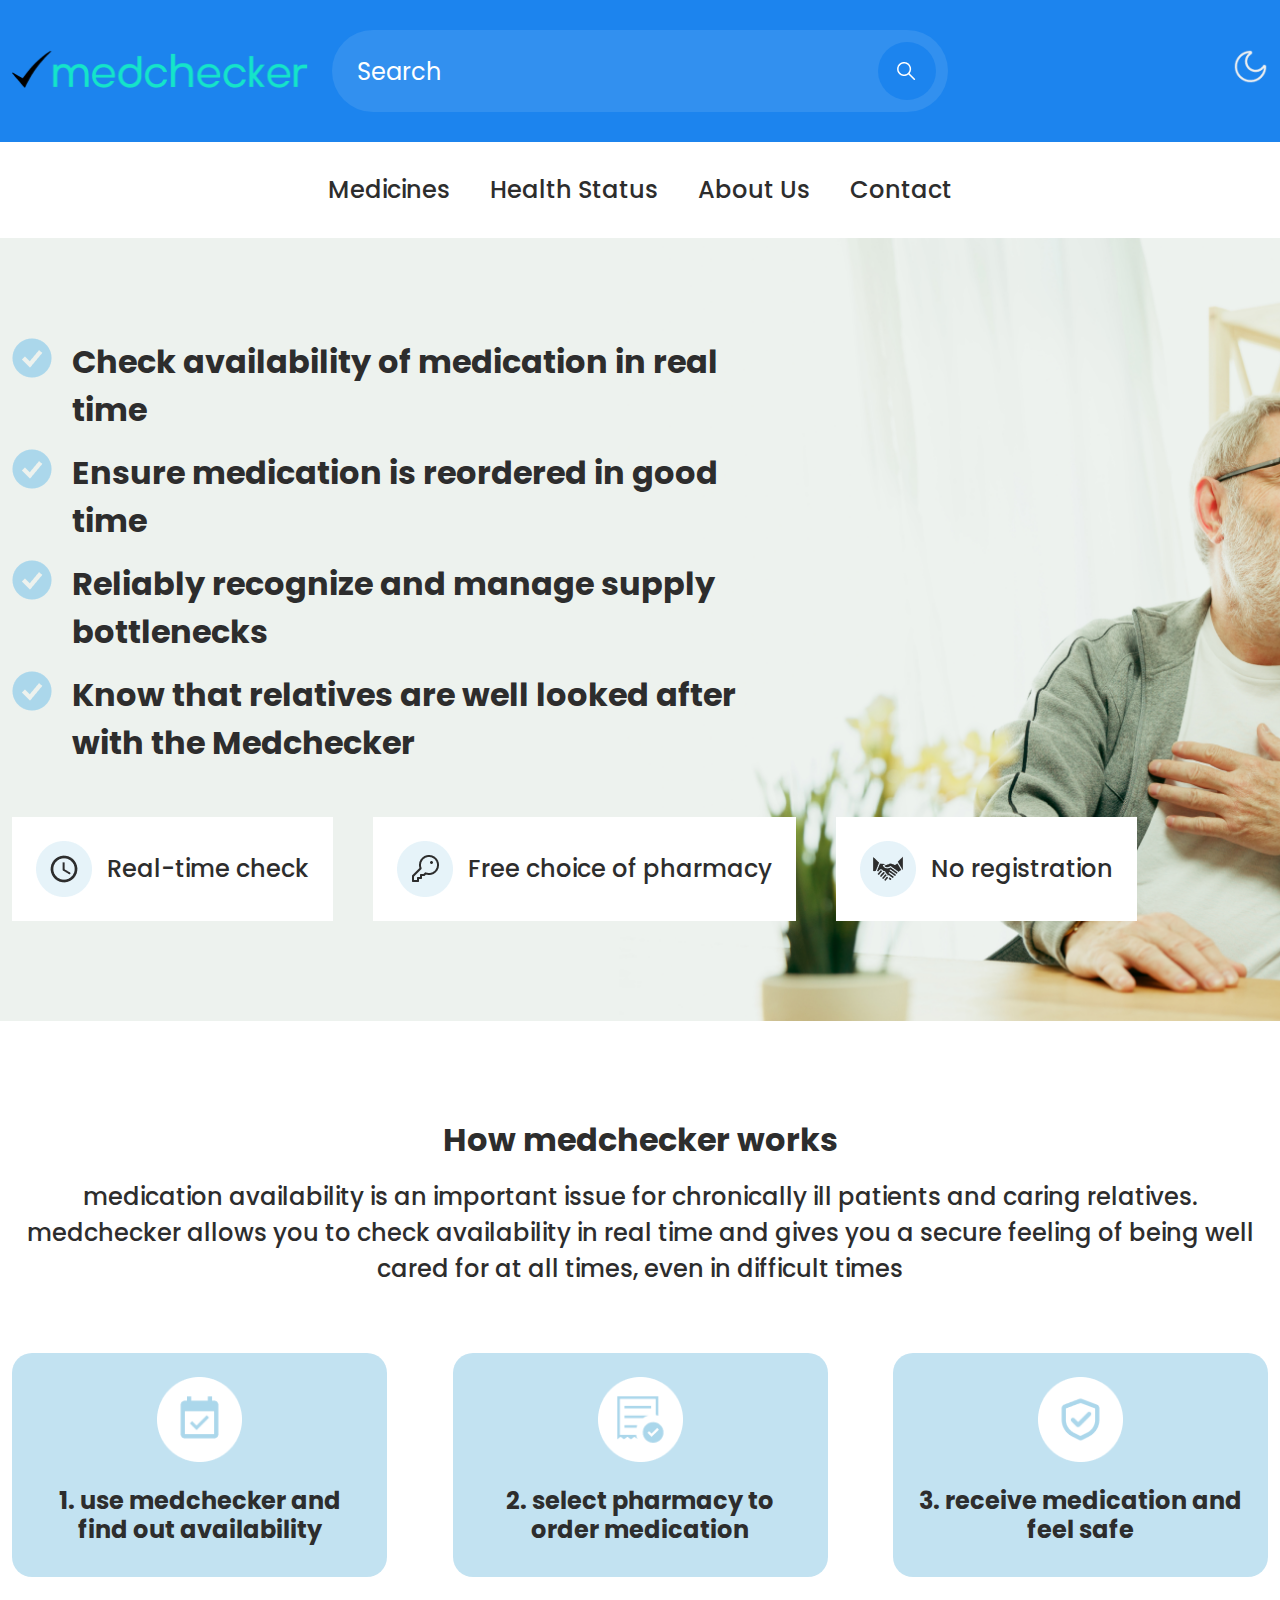
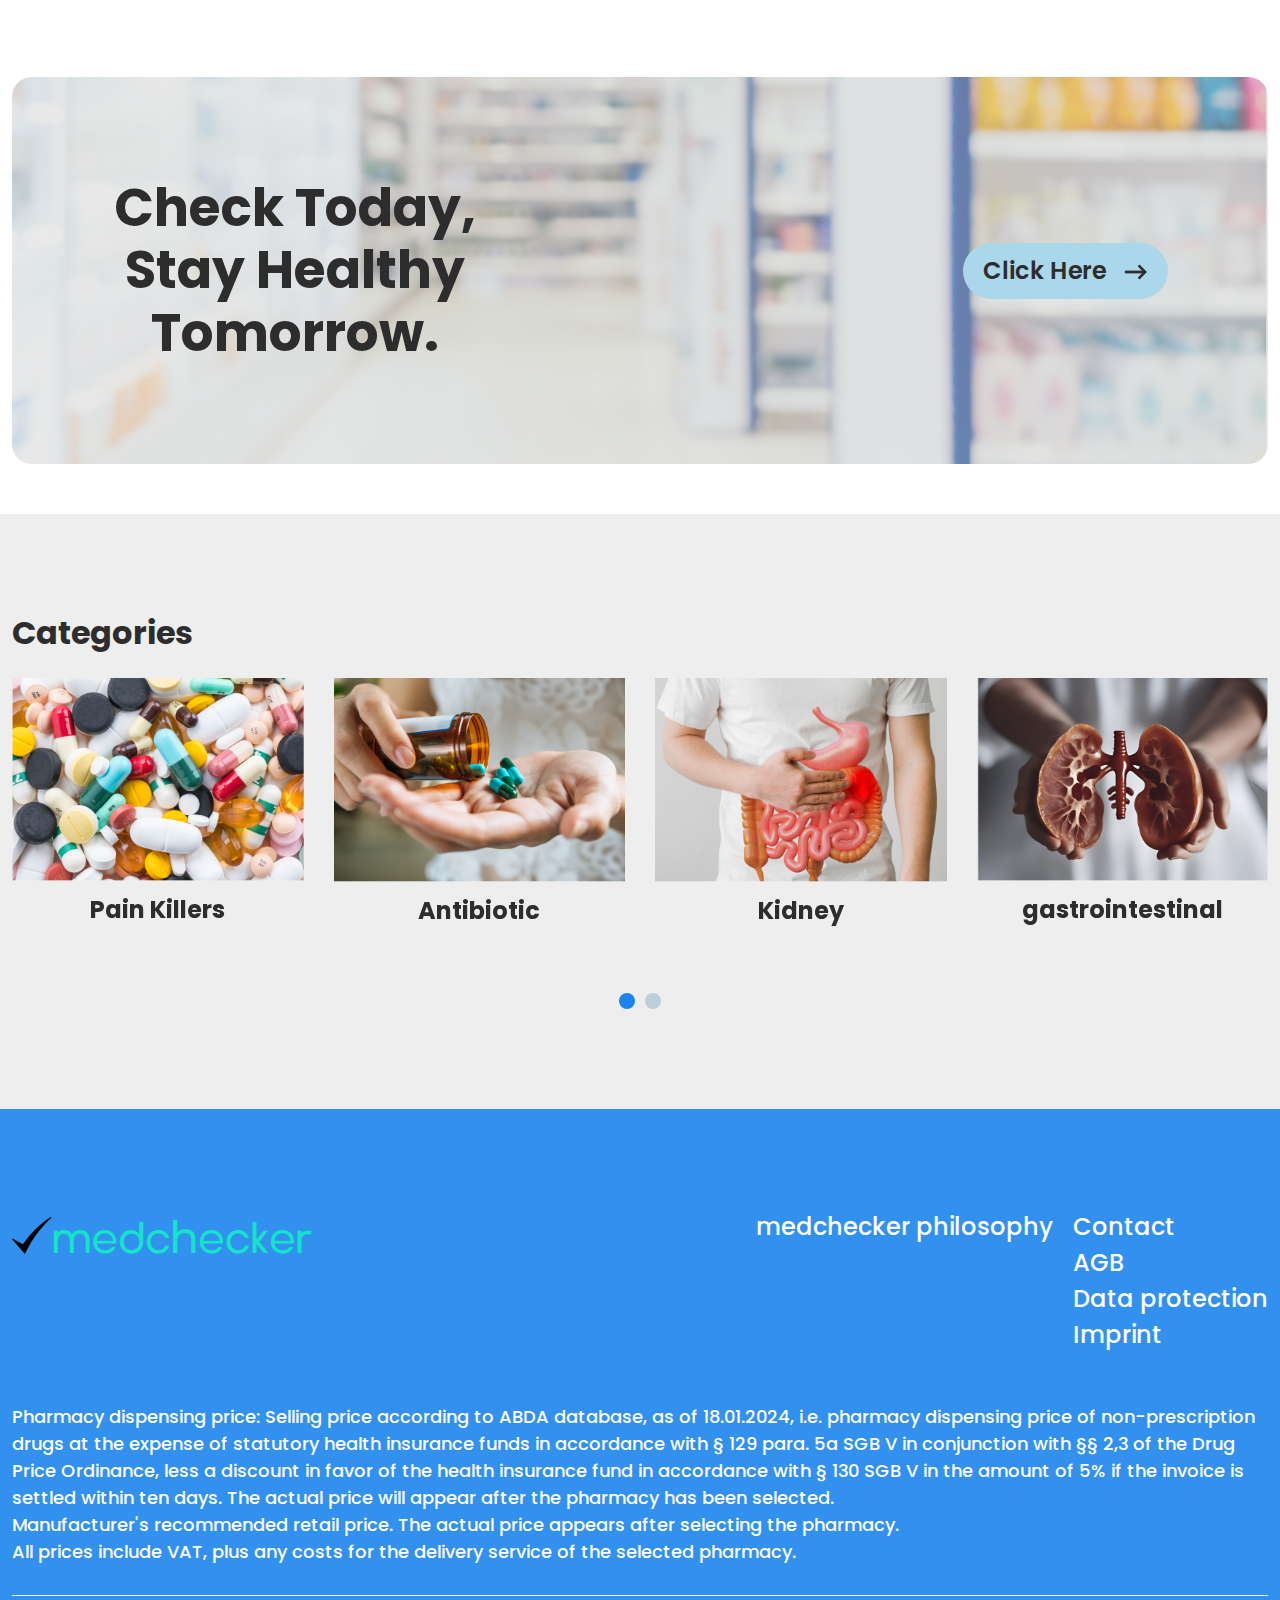
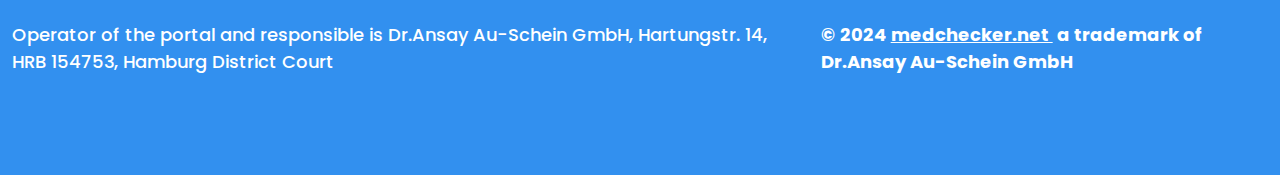
==== index.html @ 99b79f35 "first page done" ====
<!doctype html>
<html class="no-js" lang="en">
    <head>
        <meta charset="utf-8">
        <meta http-equiv="x-ua-compatible" content="ie=edge">
        <title>Site Title Here</title>
        <meta name="description" content="">
        <meta name="viewport" content="width=device-width, initial-scale=1"> 
		<link rel="shortcut icon" type="image/x-icon" href="#">
        <!-- Place favicon.ico in the root directory -->
        
		<!-- CSS here -->
        <link rel="stylesheet" href="assets/css/bootstrap.min.css">
        <link rel="stylesheet" href="assets/css/owl.carousel.min.css"> 
        <link rel="stylesheet" href="assets/css/slick.css"> 
        <link rel="stylesheet" href="assets/css/magnific-popup.css"> 
        <link rel="stylesheet" href="assets/css/fontawesome.min.css">  
        <link rel="stylesheet" href="assets/css/style.css">
        <link rel="stylesheet" href="assets/css/responsive.css">
    </head>
    <body>

       
    <!-- header-area START -->
    <header class="header-area">
        <div class="container">
            <div class="row align-items-center">
                <div class="col-lg-3 col-6">
                    <div class="logo-area">
                        <a href="./index.html"><img src="assets/img/logo.png" alt=""></a>
                    </div>
                </div>
                <div class="col-lg-6 d-none d-lg-block text-right">
                    <div class="searching">
                        <form action="#">
                            <input type="text" placeholder="Search">
                            <button type="submit"><img src="assets/img/serch.png" alt=""></button>
                        </form>
                    </div>
                </div>
                <div class="col-lg-3 text-end">
                    <div class="head_end">
                        <button type="submit" class="light"><img src="assets/img/moon.png" alt=""></button>
                        <div class="bar d-md-none d-block"><a class="bar-icon siteBar-btn" href="#"><span></span></a></div>
                    </div>
                </div>
            </div>
        </div>
        <div class="header-bottom">
            <div class="container">
                <div class="row">
                    <div class="col-lg-12 text-center">
                        <ul>
                            <li><a href="#">Medicines</a></li>
                            <li><a href="#">Health Status</a></li>
                            <li><a href="#">About Us</a></li>
                            <li><a href="#">Contact</a></li>
                        </ul>
                    </div>
                </div>
            </div>
        </div>
    </header>
        <!-- mobile-menu START -->
        <div class="mobile-menu">
            <a href="#" class="bars siteBar-btn"><svg class="bi bi-x" width="1em" height="1em" viewBox="0 0 16 16" fill="currentColor" xmlns="http://www.w3.org/2000/svg">
                <path fill-rule="evenodd" d="M11.854 4.146a.5.5 0 010 .708l-7 7a.5.5 0 01-.708-.708l7-7a.5.5 0 01.708 0z" clip-rule="evenodd"/>
                <path fill-rule="evenodd" d="M4.146 4.146a.5.5 0 000 .708l7 7a.5.5 0 00.708-.708l-7-7a.5.5 0 00-.708 0z" clip-rule="evenodd"/>
            </svg></a> 
            <nav> 
                <ul>
                    <li><a href="#">About Me</a></li>
                    <li><a href="#">Services</a></li> 
                    <li><a href="#">Portfolio</a></li> 
                    <li><a href="#">Testimonials</a></li> 
                    <li><a href="#">Contact Us</a></li>  
                </ul>
            </nav> 
        </div> 
        <div class="manu-overlay siteBar-btn"></div>
    <!-- header-area END -->


    <!-- Main -->
    <main>

        <!-- Hero-area STARTED -->
        <section class="hero-area">
            <div class="container">
                <div class="row"> 
                    <div class="col-lg-12">
                        <div class="hero-wrp">
                            <ul>
                                <li><img src="assets/img/tick.png" alt=""> Check availability  of medication in real time</li>
                                <li><img src="assets/img/tick.png" alt=""> Ensure medication is reordered in good time</li>
                                <li><img src="assets/img/tick.png" alt=""> Reliably recognize and manage supply bottlenecks</li>
                                <li><img src="assets/img/tick.png" alt=""> Know that relatives are well looked after with the Medchecker</li>
                            </ul>
                            <div class="feature_opts">
                                <div><img src="assets/img/time.png" alt=""> Real-time check</div>
                                <div><img src="assets/img/key.png" alt=""> Free choice of pharmacy</div>
                                <div><img src="assets/img/partnarship.png" alt=""> No registration</div>
                            </div>
                        </div>
                    </div>
                </div>
            </div>
        </section>
        <!-- Hero-area END -->

        <!-- How it's work STARTED -->
        <section class="how-work-section">
            <div class="container">
                <div class="row">
                    <div class="col-lg-12">
                        <div class="section-title">
                            <h2>How medchecker works</h2>
                            <p>medication availability is an important issue for chronically ill patients and caring relatives. medchecker allows you to check availability in real time and gives you a secure feeling of being well cared for at all times, even in difficult times</p>
                        </div>
                    </div>
                    <div class="col-lg-12">
                        <div class="how_work_blks">
                            <div class="hwb">
                                <img src="assets/img/calender.png" alt="">
                                <h5>1. use medchecker and find out availability</h5>
                            </div>
                            <div class="hwb">
                                <img src="assets/img/docs.png" alt="">
                                <h5>2. select pharmacy to order medication</h5>
                            </div>
                            <div class="hwb">
                                <img src="assets/img/right.png" alt="">
                                <h5>3. receive medication and feel safe</h5>
                            </div>
                        </div>
                    </div>
                    <div class="col-lg-12">
                        <div class="cta">
                            <h1>Check Today, Stay Healthy Tomorrow.</h1>
                            <a href="#">Click Here <img src="assets/img/arrow.png" alt=""></a>
                        </div>
                    </div>
                </div>
            </div>
        </section>
        <!-- How it's work END -->

        <!-- Categories-area STARTED -->
        <section class="categories-area">
            <div class="container">
                <div class="row">
                    <div class="col-lg-12">
                        <h4>Categories</h4>
                        <div class="categories-items owl-carousel">
                            <div class="cti">
                                <img src="assets/img/2.png" alt="">
                                <h5>Pain Killers</h5>
                            </div>
                            <div class="cti">
                                <img src="assets/img/3.png" alt="">
                                <h5>Antibiotic</h5>
                            </div>
                            <div class="cti">
                                <img src="assets/img/4.png" alt="">
                                <h5>Kidney</h5>
                            </div>
                            <div class="cti">
                                <img src="assets/img/5.png" alt="">
                                <h5>gastrointestinal</h5>
                            </div>
                            <div class="cti">
                                <img src="assets/img/2.png" alt="">
                                <h5>Pain Killers</h5>
                            </div>
                            <div class="cti">
                                <img src="assets/img/3.png" alt="">
                                <h5>Antibiotic</h5>
                            </div>
                            <div class="cti">
                                <img src="assets/img/4.png" alt="">
                                <h5>Kidney</h5>
                            </div>
                            <div class="cti">
                                <img src="assets/img/5.png" alt="">
                                <h5>gastrointestinal</h5>
                            </div>
                        </div>
                    </div>
                </div>
            </div>
        </section>
        <!-- Categories-area END -->

    </main>
    <!-- Main -->


    <!-- Footer STARTED -->
    <footer>
        <div class="container">
            <div class="row">
                <div class="col-lg-12">
                    <div class="ftop">
                        <a href="#"><img src="assets/img/logo.png" alt=""></a>
                        <div class="fitems">
                            <div>
                                medchecker philosophy
                            </div>
                            <ul>
                                <li><a href="#">Contact</a></li>
                                <li><a href="#">AGB</a></li>
                                <li><a href="#">Data protection</a></li>
                                <li><a href="#">Imprint</a></li>
                            </ul>
                        </div>
                    </div>
                </div>
                <div class="col-lg-12">
                    <div class="fbottom">
                        <p>Pharmacy dispensing price: Selling price according to ABDA database, as of 18.01.2024, i.e. pharmacy dispensing price of non-prescription drugs at the expense of statutory health insurance funds in accordance with § 129 para. 5a SGB V in conjunction with §§ 2,3 of the Drug Price Ordinance, less a discount in favor of the health insurance fund in accordance with § 130 SGB V in the amount of 5% if the invoice is settled within ten days. The actual price will appear after the pharmacy has been selected. <br>
                        Manufacturer's recommended retail price. The actual price appears after selecting the pharmacy. <br>
                        All prices include VAT, plus any costs for the delivery service of the selected pharmacy.</p>
                        <div>
                            <p>Operator of the portal and responsible is Dr.Ansay Au-Schein GmbH, Hartungstr. 14, HRB 154753, Hamburg District Court</p>
                            <p><b>© 2024 <a href="#">medchecker.net </a> a trademark of Dr.Ansay Au-Schein GmbH</b></p>
                        </div>
                    </div>
                </div>
            </div>
        </div>
    </footer>
    <!-- Footer END -->


    
		<!-- JS here --> 
        <script src="assets/js/jquery-3.4.1.min.js"></script>
        <script src="assets/js/popper.min.js"></script>
        <script src="assets/js/bootstrap.min.js"></script>
        <script src="assets/js/owl.carousel.min.js"></script>
        <script src="assets/js/isotope.pkgd.min.js"></script>  
        <script src="assets/js/imagesloaded.pkgd.min.js"></script>
        <script src="assets/js/counter.min.js"></script>
        <script src="assets/js/waypoints.min.js"></script> 
        <script src="assets/js/slick.min.js"></script>
        <script src="assets/js/jquery.magnific-popup.min.js"></script> 
        <script src="assets/js/plugins.js"></script>   
        <script src="assets/js/main.js"></script>
    </body>
</html>
---- assets/css/style.css ----
/*   Theme default css */
@import url('https://fonts.googleapis.com/css2?family=Be+Vietnam+Pro:ital,wght@0,100;0,200;0,300;0,400;0,500;0,600;0,700;0,800;0,900;1,100;1,200;1,300;1,400;1,500;1,600;1,700;1,800;1,900&family=Poppins:ital,wght@0,100;0,200;0,300;0,400;0,500;0,600;0,700;0,800;0,900;1,100;1,200;1,300;1,400;1,500;1,600;1,700;1,800;1,900&display=swap');
 /* 
  font-family: "Be Vietnam Pro", sans-serif;
  font-family: "Poppins", sans-serif;
 */
body {
  font-family: "Poppins", sans-serif;
  font-weight: 500; 
  color: #2D2D2D;
  font-size: 24px; 
}

  
button {
  cursor: pointer; }

a:focus,
.button:focus {
  text-decoration: none;
  outline: none; }

a:focus,
a:hover {
  color: inherit;
  text-decoration: none; }

a,
button {
  color: inherit;
  outline: medium none; }

button:focus, input:focus, input:focus, textarea, textarea:focus {
  outline: 0; }

 a{
  text-decoration: none;
 }
h1,
h2,
h3,
h4,
h5,
h6 {
  font-family: "Poppins", sans-serif;
  color: #2D2D2D;
  margin-top: 0px; 
  font-weight: 700;
  text-transform: normal;
 }

h1 a,
h2 a,
h3 a,
h4 a,
h5 a,
h6 a {
  color: inherit; }

h1 {
  font-size: 40px;
  font-weight: 500; }

h2 {
  font-size: 35px; }

h3 {
  font-size: 28px; }

h4 {
  font-size: 22px; }

h5 {
  font-size: 18px; }

h6 {
  font-size: 16px; }

ul {
  margin: 0px;
  padding: 0px; }

li {
  list-style: none; }

 img{
  max-width: 100%;
 }
.container{
  max-width: 1670px;
}
 
/* default-css END 
================================== */
 


.header-area {
  padding-top: 30px; 
  width: 100%;
  z-index: 99; 
  background: #1C84EE;
}

.logo-area {
  display: block;
}

.logo-area a {
  display: block;
  max-width: 300px;
}

.searching {
  width: 100%;
  display: flex;
  align-items: center;
  background: #3290EF; 
  border-radius: 50px;
  position: relative;
  overflow: hidden;
}

.searching input {
  height: 82px;
  width: 100%;
  display: block;
  padding: 25px;
  background: none;
  border: none;
  outline: none;
  color: #fff;
}

.searching button {
  position: absolute;
  top: 50%;
  right: 2%;
  transform: translateY(-50%);
  width: 58px;
  height: 58px;
  border-radius: 50%;
  border: none;
  background: #1C84EE;
  display: flex;
  align-items: center;
  justify-content: center;
  transition: .3s;
}

.searching input::placeholder {
  color: #fff;
}

.searching button:hover {
  background: #0e7ae8;
}

.header-bottom {
  background: #fff;
  margin-top: 30px;
  padding: 30px 0;
}

.header-bottom ul {
  display: flex;
  justify-content: center;
}

.header-bottom ul li a {
  text-decoration: none;
  transition: .3s;
}

.header-bottom ul li {
  margin: 0 20px;
}

.header-bottom ul li a:hover {
  color: #5979e8;
}

.head_end {position: relative;}

.head_end button {
  padding: 0;
  line-height: 0;
  border: none;
  background: none;
  max-width: 35px;
}

.head_end button img {
  display: block;
}
/* humbergar */
.bar a {
  width: 35px;
  height: 35px;
  float: right;
  position: relative;
} 
.bar a span {
  width: 100%;
  height: 3px;
  background: #fff;
  display: block;
  position: relative;
  top: 17px;
  border-radius: 30px;
  transition: .3s;
} 
.bar a span:before {left: 0;content: "";position: absolute;width: 100%;height: 100%;background: #fff;bottom: 10px;border-radius: 30px;transition: .3s;} 
.bar a span:after {left: 0;content: "";position: absolute;width: 100%;height: 100%;background: #fff;bottom: -10px;border-radius: 30px;transition: .3s;}
 
/* humbarger END */
 

/* mobile-menu START */
.mobile-menu {
  position: fixed;
  width: 320px;
  height: 100vh;
  background: #ffffff;
  z-index: 99;
  box-shadow: 0px 0px 9px -1px #737373;
  top: 0;
  left: 0;
  transition: .3s;
  margin-left: -400px;
  padding-left: 40px;
  padding-top: 100px;
}
.siteBar{
  margin-left: 0; 
} 
.mobile-menu  nav ul li {
  list-style: none;
  display: block;
}

.mobile-menu nav ul li a {
  color: #272835;
  font-size: 16px;
  line-height: 40px;
  transition: .3s;
}

.mobile-menu nav ul li a:hover { 
  color: #ff4900;
}
 
.mobile-menu a.theme-btn {
  margin-top: 60px;
  margin-left: 0;
} 
.mobile-menu a.theme-btn {
  margin-top: 60px;
  margin-left: 0;
  height: 45px;
  line-height: 45px;
}
.mobile-menu .user a {
    display: block;
    width: 100%;
    padding: 0;
    color: #272835;
    line-height: 40px;
    font-size: 16px;
}

.mobile-menu .user {
    display: block;
}

.mobile-menu .user a:hover {
    background: none;
    opacity: .5;
}
.mobile-menu a.bars {
  position: absolute;
  right: 20px;
  top: 15px;
  width: 40px;
  height: 40px;
  background: #ff4900;
  text-align: center;
  line-height: 40px;
  border-radius: 50%;
  font-size: 22px;
  color: #fff;
  box-shadow: 0px 0px 17px -2px #0000004a;
}
.manu-overlay {
  position: fixed;
  top: 0;
  left: 0;
  width: 100%;
  height: 100%;
  background: black;
  z-index: 98;
  opacity: 0;
  transition: .2s;
  visibility: hidden;
}

.manu-overlay.show {
  opacity: .5;
  visibility: visible;
}
/* Header section END */










section.hero-area {
  position: relative;
  padding: 100px 0;
  background: url(../img/bg.png);
  background-size: cover;
}
 

.hero-wrp ul {
  margin-bottom: 50px;
}

.hero-wrp ul li {
  display: flex;
  align-items: flex-start;
  font-size: 32px;
  font-weight: 700;
  max-width: 750px;
  margin-bottom: 15px;
}

.hero-wrp ul li img {
  margin-right: 20px;
}

.feature_opts {
  display: flex;
  align-items: center;
}

.feature_opts div {
  display: flex;
  align-items: center;
  padding: 24px;
  margin-right: 40px;
  background: #fff;
}

.feature_opts div img {
  margin-right: 15px;
}


/* Hero-area ENd and howWork-area STARTED */

section.how-work-section {
    margin-top: 100px;
}

section.how-work-section .container {
    max-width: 1375px;
}
.section-title {
  text-align: center;
} 

.section-title h2 {
  font-size: 32px;
  margin-bottom: 20px;
}

.how_work_blks {
  display: flex;
  justify-content: space-between;
}

.hwb {
  max-width: 375px;
  background: #abd7ebb8;
  text-align: center;
  padding: 24px;
  border-radius: 20px;
  margin-top: 50px;
}

.hwb img {
  display: block;
  max-width: 85px;
  margin: auto;
  margin-bottom: 25px;
}

.hwb h5 {
  font-size: 24px;
}
.cta {
  display: flex;
  padding: 100px;
  margin-top: 100px;
  background: url(../img/6.png);
  border-radius: 20px;
  position: relative;
  z-index: 2;
  align-items: center;
  justify-content: space-between;
  background-size: cover;
  background-position: center;
}

.cta h1 {
  margin: 0;
  max-width: 365px;
  text-align: center;
  font-size: 52px;
  font-weight: 700;
}

.cta a {
  background: #ABD7EB;
  padding: 10px 20px;
  text-decoration: none;
  border-radius: 50px;
  font-weight: 600;
  transition: .3s;
}

.cta a img {
  margin-left: 12px;
}

.cta a:hover {
  background: #6ac1e8;
}



/* Featers-area END and Categories START */

section.categories-area {
  padding: 100px 0;
  background: #EEEEEE;
  margin-top: 50px;
}
section.categories-area h4 {
  font-size: 32px;
  margin-bottom: 25px;
}

.cti {
  text-align: center;
  height: 275px;
}

.cti h5 {
  font-size: 24px;
  margin-top: 15px;
}
.owl-dots {
  display: flex;
  align-items: center;
  justify-content: center;
  margin-top: 40px;
}

.owl-dots .owl-dot {
  display: block;
  border-radius: 50%;
  width: 16px;
  height: 16px;
  background: #BCCED7;
  margin: 0 5px;
  transition: .3s;
}

.owl-dots .owl-dot.active {
  background: #1C84EE;
}



/* Categories-area END and Footer START */

footer {
  background: #3290EF;
  color: #fff;
  padding: 100px 0;
}

.ftop {
  display: flex;
  justify-content: space-between;
  align-items: flex-start;
}

.fitems {
  display: flex;
  align-items: flex-start;
}

.fitems > div {
  margin-right: 20px;
}

.fbottom {
  margin-top: 50px;
}

.fbottom p {
  font-size: 18px;
}





.fbottom div {
  margin-top: 30px;
  padding-top: 25px;
  border-top: 1px solid #fff;
  display: flex;
  justify-content: space-between;
}

.fbottom div p {
  margin: 0;
}
.fbottom div > p:first-child{
  max-width: 800px;
  margin-right: 50px;
}
.fbottom div > p {
  font-size: 18px;
}
.fbottom div > p a{
  text-decoration: underline;
}
---- assets/css/responsive.css ----
/* Big screen :1200px. */
@media (min-width: 1200px) and (max-width: 1500px) {


}


/* Normal screen :992px. */
@media (min-width: 992px) and (max-width: 1200px) {


}

 
/* Tablet screen :768px. */
@media (min-width: 768px) and (max-width: 991px) {


}

 
/* small screen :320px. */
@media (max-width: 767px) {

 
}
 
/* Large Mobile screen :480px. */
@media only screen and (min-width: 480px) and (max-width: 767px) {
.container {width:450px}
 
}
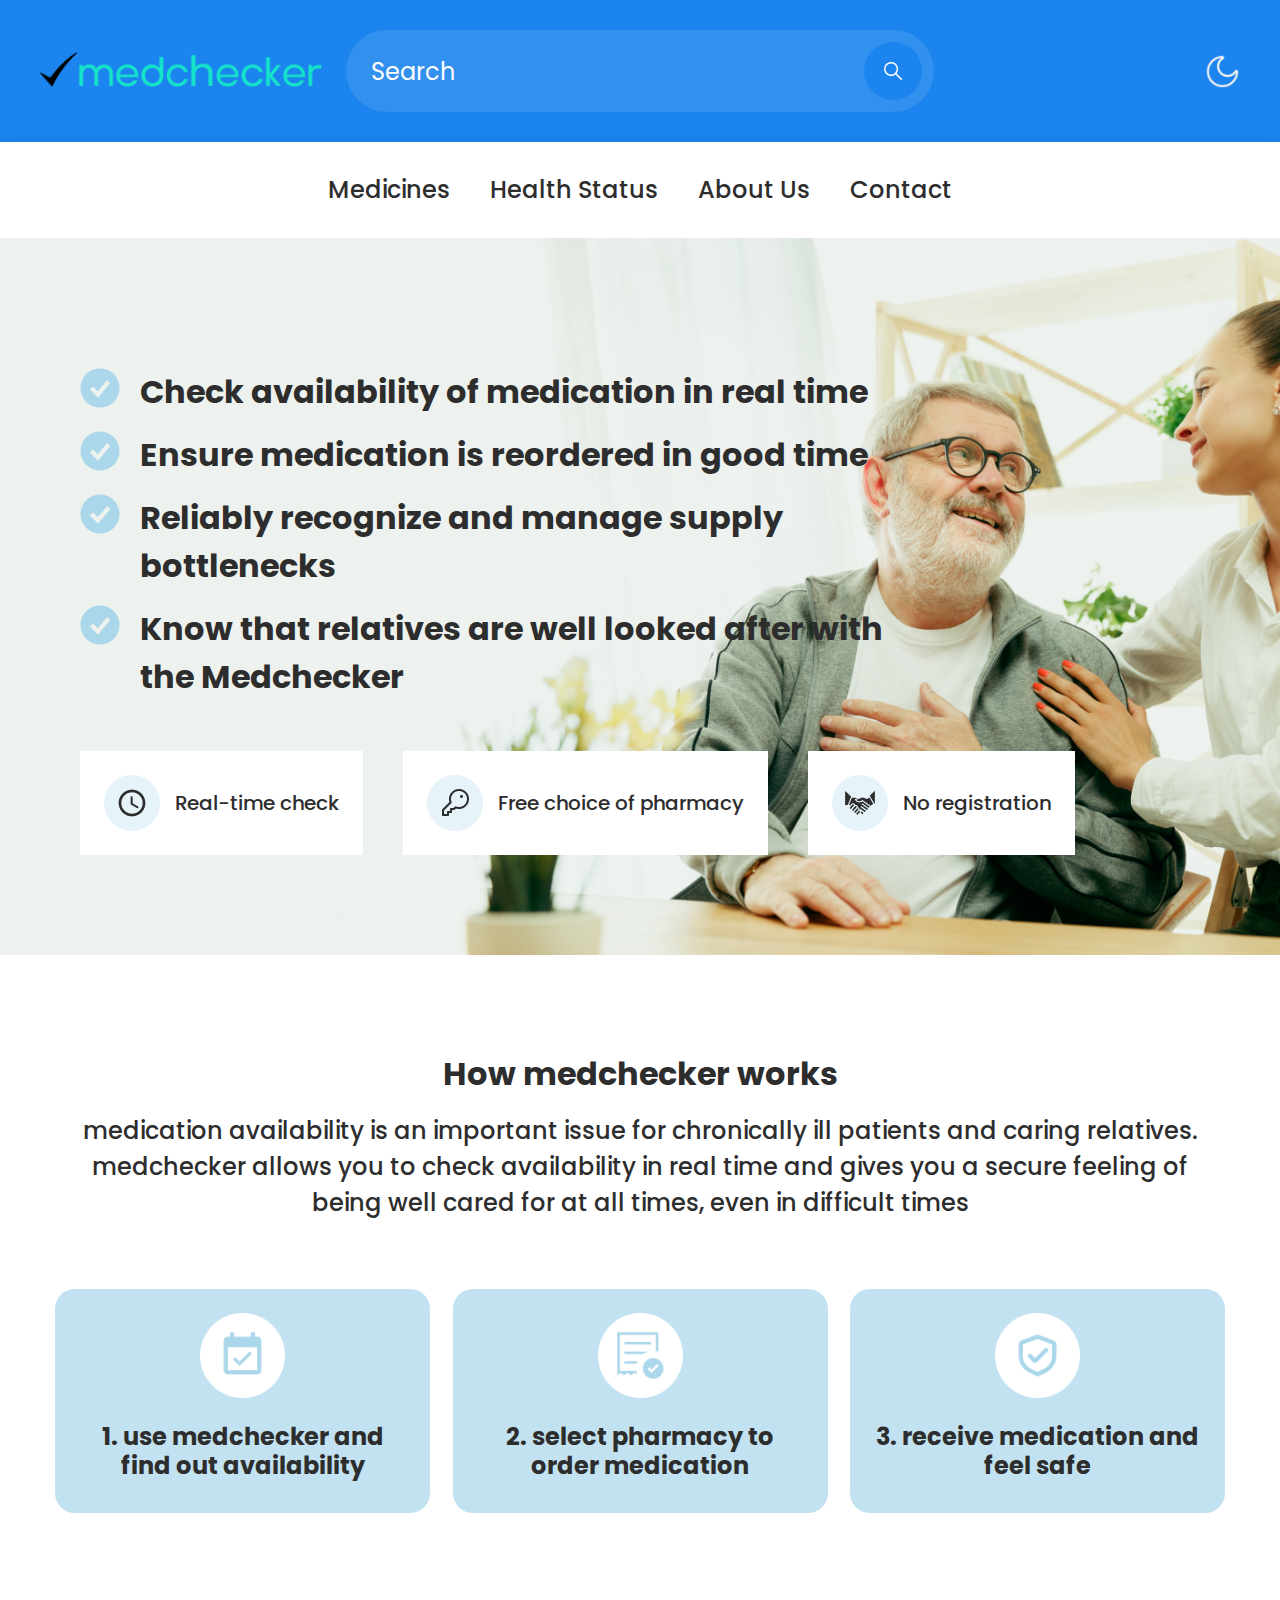
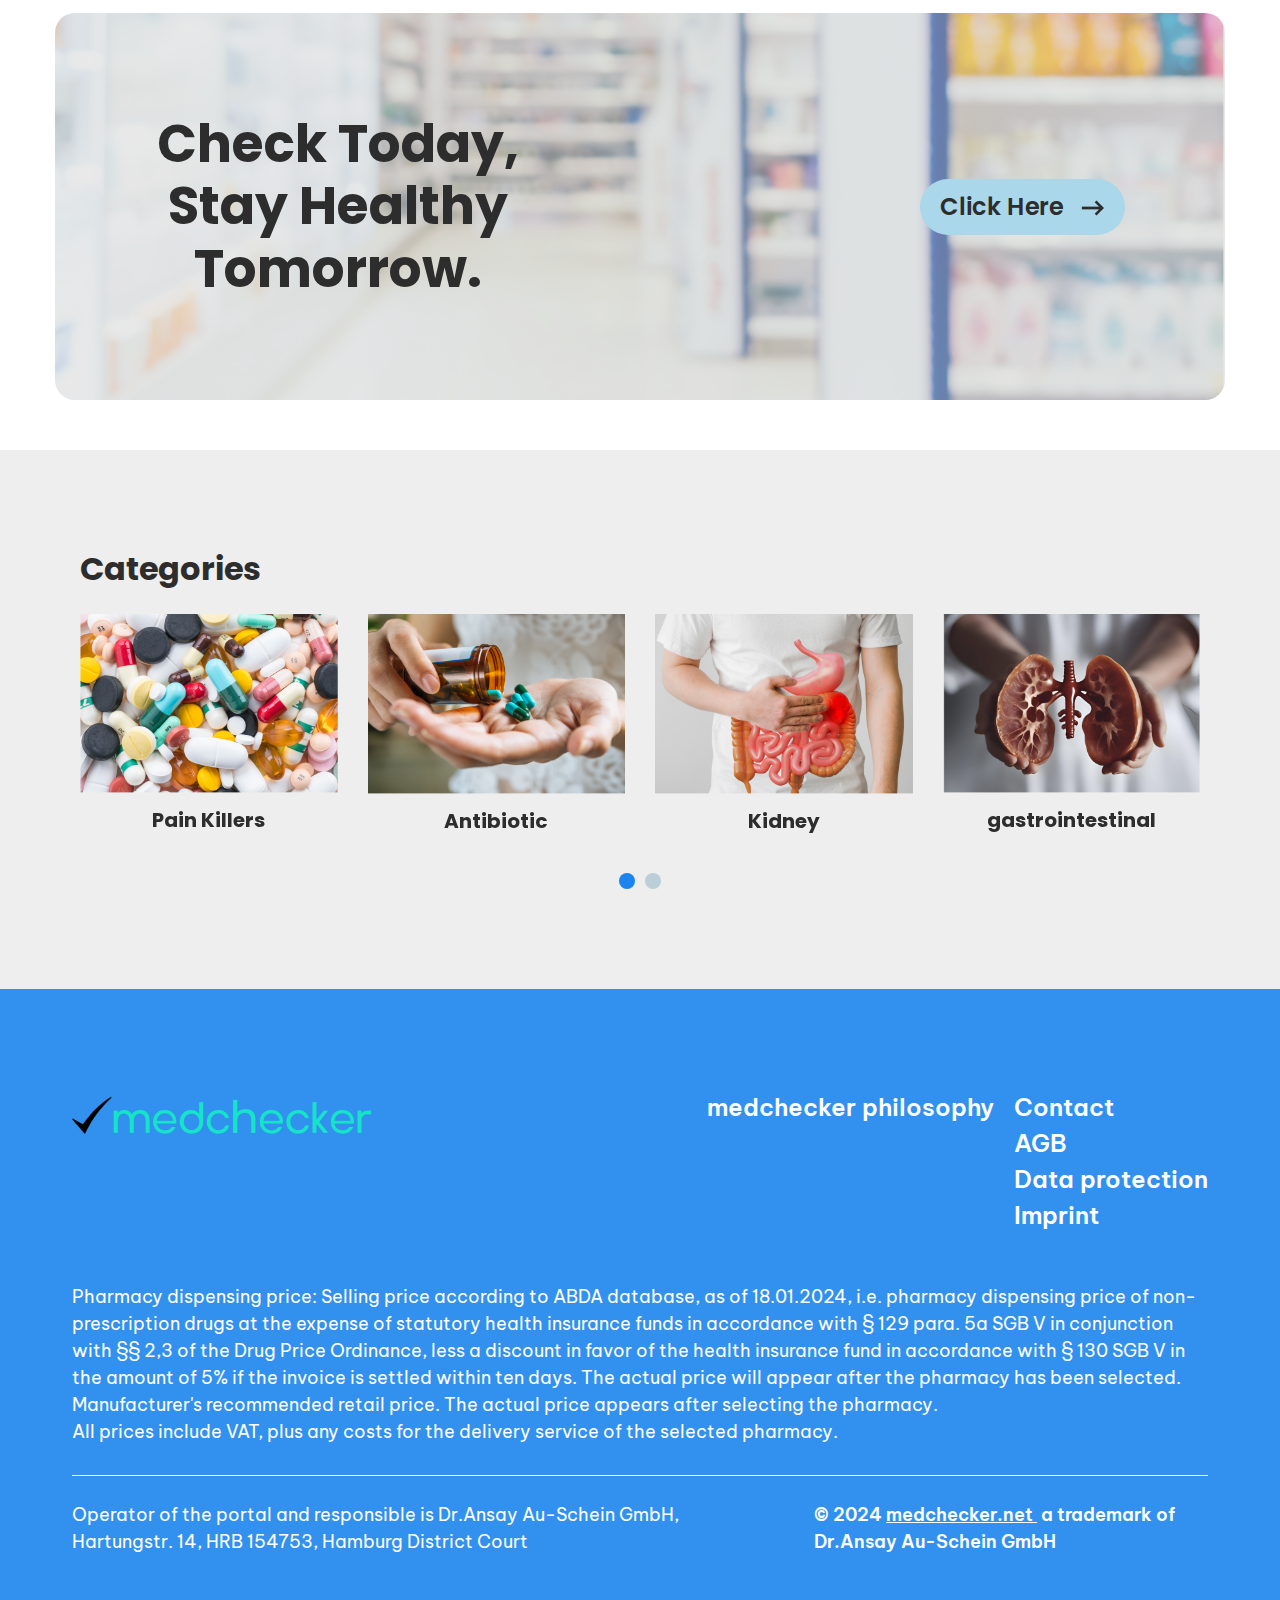
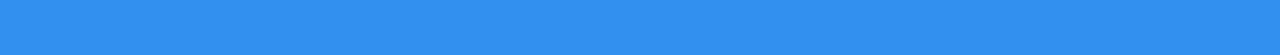
==== commit 2344138a: "my change" ====
--- a/index.html
+++ b/index.html
@@ -243,8 +243,8 @@
         <script src="assets/js/counter.min.js"></script>
         <script src="assets/js/waypoints.min.js"></script> 
         <script src="assets/js/slick.min.js"></script>
-        <script src="assets/js/jquery.magnific-popup.min.js"></script> 
-        <script src="assets/js/plugins.js"></script>   
+        <script src="assets/js/jquery.magnific-popup.min.js"></script>
+        <script src="assets/js/plugins.js"></script>
         <script src="assets/js/main.js"></script>
     </body>
 </html>